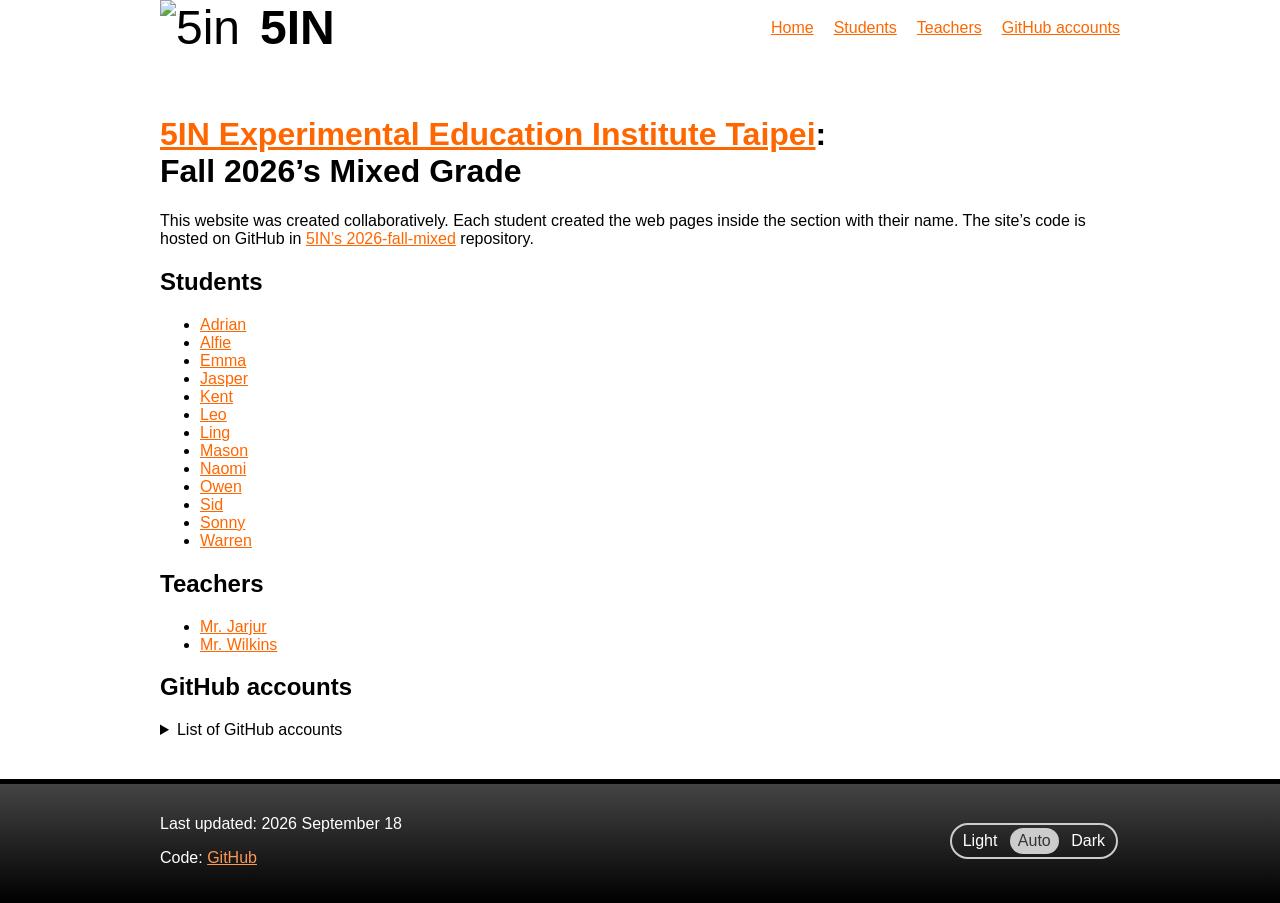
==== 2026-fall-mx/index.html @ 5cd54bb3 "Merge branch '5in-tw:main' into main" ====
<!doctype html>
<html lang="en">
  <head>
    <title>
      5IN Experimental Education Institute Taipei: Fall 2026 (Mixed Grade)
    </title>
    <link rel="stylesheet" href="/2026-fall-mx/styles/project.css" />
    <link rel="stylesheet" href="/2026-fall-mx/styles/shared.css" />
    <link rel="icon" href="/2026-fall-mx/favicon.png" />
    <meta name="color-scheme" content="light dark" />

    <script type="importmap">
      {
        "imports": {
          "three": "https://cdn.jsdelivr.net/npm/three@0.184.0/build/three.module.js",
          "three/addons/": "https://cdn.jsdelivr.net/npm/three@0.184.0/examples/jsm/"
        }
      }
    </script>
  </head>
  <body>
    <header class="header">
      <div class="center line">
        <div class="big line">
          <span class="header__logo">
            <img src="/2026-fall-mx/images/logo-5in.png" alt="5in" width="80" />
          </span>
          <b>5IN</b>
        </div>
        <menu class="line">
          <a href="/2026-fall-mx/">Home</a>
          <a href="#students">Students</a>
          <a href="#teachers">Teachers</a>
          <a href="#github">GitHub accounts</a>
          <!-- <button id="color-mode-button">Light mode</button> -->
        </menu>
      </div>
    </header>
    <main class="center">
      <h1>
        <a href="https://5inexperimentaleducationinstitute.org"
          >5IN Experimental Education Institute Taipei</a
        >:<br />
        Fall 2026’s Mixed Grade
      </h1>
      <p>
        This website was created collaboratively. Each student created the web
        pages inside the section with their name. The site’s code is hosted on
        GitHub in
        <a href="https://github.com/5in-tw/2026-fall-mixed"
          >5IN’s 2026-fall-mixed</a
        >
        repository.
      </p>

      <h2 id="students">Students</h2>

      <ul>
        <li><a href="/2026-fall-mx/students/adrian">Adrian</a></li>
        <li><a href="/2026-fall-mx/students/alfie">Alfie</a></li>
        <!-- <li><a href="/2026-fall-mx/students/alson">Alson</a></li> -->
        <li><a href="/2026-fall-mx/students/3mma">Emma</a></li>
        <li><a href="/2026-fall-mx/students/jasper">Jasper</a></li>
        <!--<li><a href="/2026-fall-mx/students/jessica" data="Fengfei">Jessica</a></li>-->
        <li><a href="/2026-fall-mx/students/kent">Kent</a></li>
        <li><a href="/2026-fall-mx/students/leo">Leo</a></li>
        <!-- <li><a href="/2026-fall-mx/students/lily">Lily</a></li> -->
        <li><a href="/2026-fall-mx/students/ling">Ling</a></li>
        <li><a href="/2026-fall-mx/students/mason">Mason</a></li>
        <li><a href="/2026-fall-mx/students/naomi">Naomi</a></li>
        <li><a href="/2026-fall-mx/students/owen">Owen</a></li>
        <!-- <li><a href="/2026-fall-mx/students/ray">Ray</a></li> -->
        <li><a href="/2026-fall-mx/students/sid">Sid</a></li>
        <li><a href="/2026-fall-mx/students/sonny">Sonny</a></li>
        <!--<li><a href="/2026-fall-mx/students/tao">Tao</a></li>-->
        <li><a href="/2026-fall-mx/students/warren">Warren</a></li>
      </ul>

      <h2 id="teachers">Teachers</h2>
      <ul>
        <li><a href="/2026-fall-mx/students/zjarjur/">Mr. Jarjur</a></li>
        <li><a href="/2026-fall-mx/students/wilkins/">Mr. Wilkins</a></li>
      </ul>

      <h2 id="github">GitHub accounts</h2>
      <details>
        <summary>List of GitHub accounts</summary>
        <ul>
          <li><a href="https://github.com/Adriansu0215-2013">Adrian</a></li>
          <li><a href="https://github.com/alfieho">Alfie</a></li>
          <li><a href="https://github.com/alsonchuang5in-creator">Alson</a></li>
          <li><a href="https://github.com/Ema-Cow">Emma</a></li>
          <li><a href="https://github.com/jasperliu5in">Jasper</a></li>
          <!--<li><a href="" data="Fengfei">Jessica</a></li>-->
          <li><a href="https://github.com/weiyuhuang5in-ai">Kent</a></li>
          <li><a href="https://github.com/leowei5in-oss">Leo</a></li>
          <li><a href="https://github.com/lilyyou5in-ai">Lily</a></li>
          <li><a href="https://github.com/lingtsai5in-bot">Ling</a></li>
          <li><a href="https://github.com/tingyenhou5in">Mason</a></li>
          <li><a href="https://github.com/naomichen5in">Naomi</a></li>
          <li><a href="https://github.com/owenwang5in">Owen</a></li>
          <li><a href="https://github.com/Rayyang375">Ray</a></li>
          <li><a href="https://github.com/sid67676767">Sid</a></li>
          <li><a href="https://github.com/sonnyhsieh5in-eng">Sonny</a></li>
          <!--<li><a href="">Tao</a></li>-->
          <li><a href="https://github.com/Warren5in">Warren</a></li>
          <li><a href="https://github.com/zjarjur">Mr. Jarjur</a></li>
          <li><a href="https://github.com/JohnAlbin">Mr. Wilkins</a></li>
        </ul>
      </details>
    </main>
    <footer class="footer">
      <div class="center line">
        <div>
          <p>Last updated: 2026 September 18</p>
          <p>
            Code:
            <a href="https://github.com/5in-tw/2026-fall-mixed">GitHub</a>
          </p>
        </div>
        <fieldset id="color-chooser" class="color-scheme-chooser">
          <legend class="visually-hidden">Color scheme</legend>
          <label>
            <input
              type="radio"
              name="color-scheme-choice"
              value="light"
              class="visually-hidden"
            />
            Light
          </label>
          <label>
            <input
              type="radio"
              name="color-scheme-choice"
              value="light dark"
              class="visually-hidden"
              checked
            />
            Auto
          </label>
          <label>
            <input
              type="radio"
              name="color-scheme-choice"
              value="dark"
              class="visually-hidden"
            />
            Dark
          </label>
        </fieldset>
      </div>
    </footer>
  </body>
</html>
---- 2026-fall-mx/styles/project.css ----
:root {
  --5in-gap: 20px;
  --5in-color-orange: #ff6600;
}

body {
  margin: 0;
  padding: 0;
  font-size: 16px;
  font-family: Arial, Helvetica, sans-serif;
  background-color: light-dark(white, black);
  color: light-dark(black, white);
}

a {
  color: var(--5in-color-orange);
}

.header {
  margin-bottom: calc(2 * var(--5in-gap));
}

.header__logo {
  --offset: 5px;
  --logo: 80px;

  position: relative;
  vertical-align: baseline;

  &::before {
    content: "";
    position: absolute;
    z-index: -1;

    left: calc(-1 * var(--offset));
    top: calc(-1 * var(--offset));
    background-color: #fff;
    width: calc(var(--logo) + 2 * var(--offset));
    height: calc(var(--logo) + 2 * var(--offset));
  }

  img {
    width: var(--logo);
    height: var(--logo);
  }
}

.big {
  font-size: 48px;
}

.footer {
  color-scheme: dark;
  margin-top: calc(2 * var(--5in-gap));
  padding-block: var(--5in-gap);
  background: linear-gradient(to bottom, #000, #000 5px, #444 5px, #000);
  color: white;

  a {
    color: oklch(77.132% 0.14535 52.644);
  }
}

body:has(> .footer) {
  /* Helps the footer touch the bottom on short pages. */
  min-height: 100vh;
  display: flex;
  flex-direction: column;
}

*:has(+ .footer) {
  margin-bottom: auto;
}

.center {
  width: calc(100% - 2 * var(--5in-gap));
  max-width: 960px;
  margin-inline: auto;
}

.line {
  display: flex;
  justify-content: space-between;
  align-items: center;
  gap: var(--5in-gap);
}
---- 2026-fall-mx/styles/shared.css ----
/**
 * Hide elements visually, but keep them available for screen reader software.
 *
 * Used for information required for screen reader users to understand and use
 * the site where visual display is not wanted.
 */
.visually-hidden {
  position: absolute !important;
  overflow: hidden;
  clip: rect(1px, 1px, 1px, 1px);
  width: 1px;
  height: 1px;
  word-wrap: normal;
}

/**
 * Styles to make the color scheme chooser easier to use.
 */
.color-scheme-chooser {
  --radius: 1.5em;
  --padding: 3px;
  --border-width: 2px;

  display: inline-block;
  /* Rounded borders makes the widget look mis-aligned unless shifted a bit. */
  margin-inline-start: -3px;
  padding: var(--padding);
  border: var(--border-width) solid #ccc;
  border-radius: var(--radius);

  label {
    display: inline-flex;
    padding: 0.25em 0.5em;
    cursor: pointer;
    text-align: center;
    border-radius: calc(var(--radius) - var(--padding));

    &:has(input:checked) {
      color: #333;
      background-color: #ccc;
    }

    &:focus-within {
      outline: var(--border-width) solid light-dark(#333, #fff);
    }
  }

  /* Hide the chooser on older browsers. */
  @supports not (color: light-dark(black, white)) {
    display: none;
  }
}
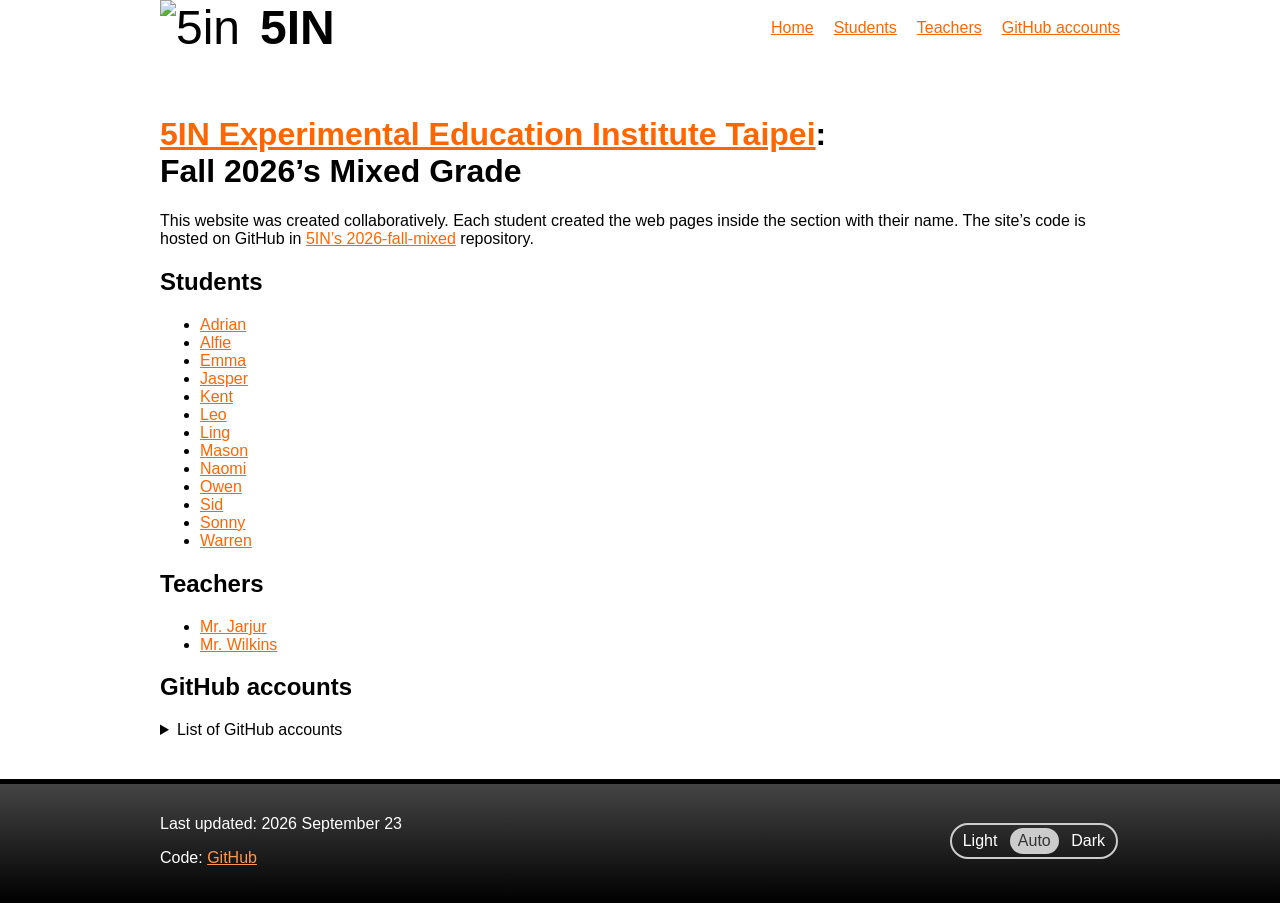
==== commit 326d6343: "Merge branch '5in-tw:main' into main" ====
--- a/2026-fall-mx/index.html
+++ b/2026-fall-mx/index.html
@@ -61,7 +61,7 @@
         <!-- <li><a href="/2026-fall-mx/students/alson">Alson</a></li> -->
         <li><a href="/2026-fall-mx/students/3mma">Emma</a></li>
         <li><a href="/2026-fall-mx/students/jasper">Jasper</a></li>
-        <!--<li><a href="/2026-fall-mx/students/jessica" data="Fengfei">Jessica</a></li>-->
+        <!-- <li><a href="/2026-fall-mx/students/jessica" data="Fengfei">Jessica</a></li> -->
         <li><a href="/2026-fall-mx/students/kent">Kent</a></li>
         <li><a href="/2026-fall-mx/students/leo">Leo</a></li>
         <!-- <li><a href="/2026-fall-mx/students/lily">Lily</a></li> -->
@@ -72,7 +72,7 @@
         <!-- <li><a href="/2026-fall-mx/students/ray">Ray</a></li> -->
         <li><a href="/2026-fall-mx/students/sid">Sid</a></li>
         <li><a href="/2026-fall-mx/students/sonny">Sonny</a></li>
-        <!--<li><a href="/2026-fall-mx/students/tao">Tao</a></li>-->
+        <!-- <li><a href="/2026-fall-mx/students/tao">Tao</a></li> -->
         <li><a href="/2026-fall-mx/students/warren">Warren</a></li>
       </ul>
 
@@ -102,7 +102,7 @@
           <li><a href="https://github.com/Rayyang375">Ray</a></li>
           <li><a href="https://github.com/sid67676767">Sid</a></li>
           <li><a href="https://github.com/sonnyhsieh5in-eng">Sonny</a></li>
-          <!--<li><a href="">Tao</a></li>-->
+          <li><a href="https://github.com/taoyang5in-gif">Tao</a></li>
           <li><a href="https://github.com/Warren5in">Warren</a></li>
           <li><a href="https://github.com/zjarjur">Mr. Jarjur</a></li>
           <li><a href="https://github.com/JohnAlbin">Mr. Wilkins</a></li>
@@ -112,7 +112,7 @@
     <footer class="footer">
       <div class="center line">
         <div>
-          <p>Last updated: 2026 September 18</p>
+          <p>Last updated: 2026 September 23</p>
           <p>
             Code:
             <a href="https://github.com/5in-tw/2026-fall-mixed">GitHub</a>
@@ -151,5 +151,7 @@
         </fieldset>
       </div>
     </footer>
+
+    <script src="/2026-fall-mx/scripts/color-scheme.js" type="module"></script>
   </body>
 </html>
--- a/2026-fall-mx/styles/shared.css
+++ b/2026-fall-mx/styles/shared.css
@@ -16,7 +16,7 @@
 /**
  * Styles to make the color scheme chooser easier to use.
  */
-.color-scheme-chooser {
+#color-chooser {
   --radius: 1.5em;
   --padding: 3px;
   --border-width: 2px;
@@ -45,6 +45,16 @@
     }
   }
 
+  legend,
+  label input {
+      position: absolute !important;
+      overflow: hidden;
+      clip: rect(1px, 1px, 1px, 1px);
+      width: 1px;
+      height: 1px;
+      word-wrap: normal;
+  }
+
   /* Hide the chooser on older browsers. */
   @supports not (color: light-dark(black, white)) {
     display: none;
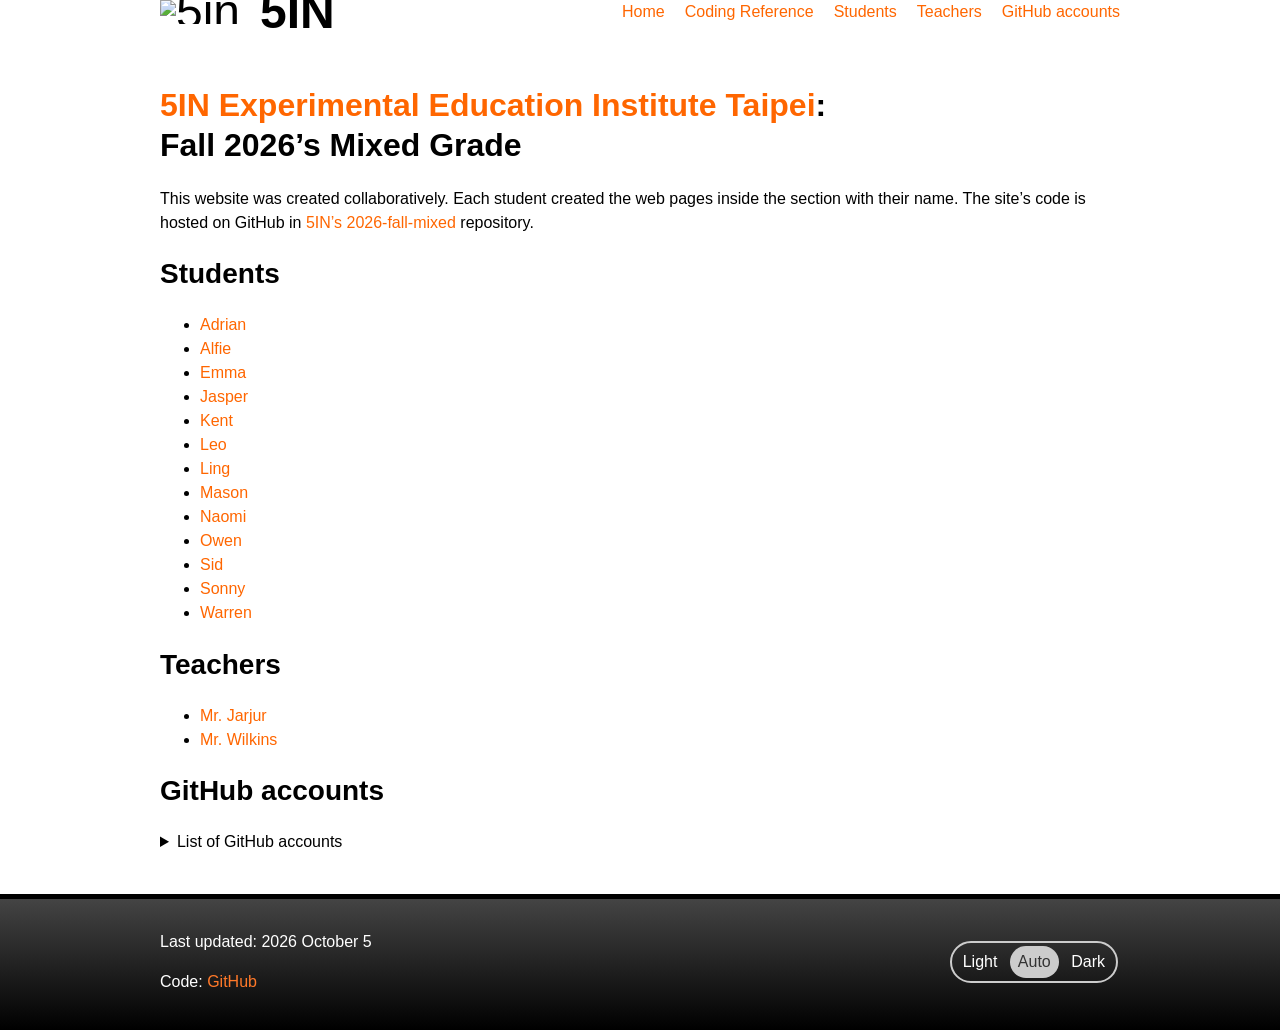
==== commit 28c59b49: "Merge branch '5in-tw:main' into main" ====
--- a/2026-fall-mx/index.html
+++ b/2026-fall-mx/index.html
@@ -27,13 +27,13 @@
           </span>
           <b>5IN</b>
         </div>
-        <menu class="line">
+        <nav class="line">
           <a href="/2026-fall-mx/">Home</a>
-          <a href="#students">Students</a>
-          <a href="#teachers">Teachers</a>
-          <a href="#github">GitHub accounts</a>
-          <!-- <button id="color-mode-button">Light mode</button> -->
-        </menu>
+          <a href="/2026-fall-mx/reference/">Coding Reference</a>
+          <a href="/2026-fall-mx/#students">Students</a>
+          <a href="/2026-fall-mx/#teachers">Teachers</a>
+          <a href="/2026-fall-mx/#github">GitHub accounts</a>
+        </nav>
       </div>
     </header>
     <main class="center">
@@ -112,12 +112,13 @@
     <footer class="footer">
       <div class="center line">
         <div>
-          <p>Last updated: 2026 September 23</p>
+          <p>Last updated: 2026 October 5</p>
           <p>
             Code:
             <a href="https://github.com/5in-tw/2026-fall-mixed">GitHub</a>
           </p>
         </div>
+
         <fieldset id="color-chooser" class="color-scheme-chooser">
           <legend class="visually-hidden">Color scheme</legend>
           <label>
--- a/2026-fall-mx/styles/project.css
+++ b/2026-fall-mx/styles/project.css
@@ -1,19 +1,80 @@
 :root {
   --5in-gap: 20px;
-  --5in-color-orange: #ff6600;
+  --5in-color-brand-orange: #ff6600;
+  --5in-color-brand-orange-dark: oklch(0.75 0.2043 43.49);
+  --5in-color-brand-orange-light: oklch(0.9 0.2043 43.49);
+  --5in-link-color: light-dark(
+    var(--5in-color-brand-orange),
+    var(--5in-color-brand-orange-dark)
+  );
 }
 
 body {
   margin: 0;
   padding: 0;
   font-size: 16px;
-  font-family: Arial, Helvetica, sans-serif;
+  line-height: 1.5rem;
   background-color: light-dark(white, black);
   color: light-dark(black, white);
+  font-family: Arial, Helvetica, sans-serif;
+}
+
+h1 {
+  font-size: 2rem;
+  line-height: 2.5rem;
+}
+
+h2 {
+  font-size: 1.75rem;
+  line-height: 2rem;
+}
+
+h3 {
+  font-size: 1.5rem;
+  line-height: 1.75rem;
+}
+
+h4 {
+  font-size: 1.25rem;
+  line-height: 1.5rem;
+}
+
+h5 {
+  font-size: 1rem;
+  line-height: 1.5rem;
+}
+
+h6 {
+  font-size: 0.875rem;
+  line-height: 1rem;
+  text-transform: uppercase;
 }
 
 a {
-  color: var(--5in-color-orange);
+  --link-hover-height: 2px;
+  color: var(--5in-link-color);
+  background: linear-gradient(
+      to right,
+      var(--5in-link-color),
+      light-dark(
+        var(--5in-color-brand-orange-light),
+        var(--5in-color-brand-orange)
+      )
+    )
+    no-repeat right bottom / 0 var(--link-hover-height);
+  transition-property: background-size, color;
+  transition-duration: 350ms;
+  text-decoration: none;
+}
+
+a:where(:hover, :focus-visible) {
+  color: light-dark(black, white);
+  background-size: 100% var(--link-hover-height);
+  background-position-x: left;
+}
+
+img {
+  max-width: 100%;
 }
 
 .header {
@@ -54,11 +115,7 @@
   margin-top: calc(2 * var(--5in-gap));
   padding-block: var(--5in-gap);
   background: linear-gradient(to bottom, #000, #000 5px, #444 5px, #000);
-  color: white;
-
-  a {
-    color: oklch(77.132% 0.14535 52.644);
-  }
+  color: light-dark(black, white);
 }
 
 body:has(> .footer) {
